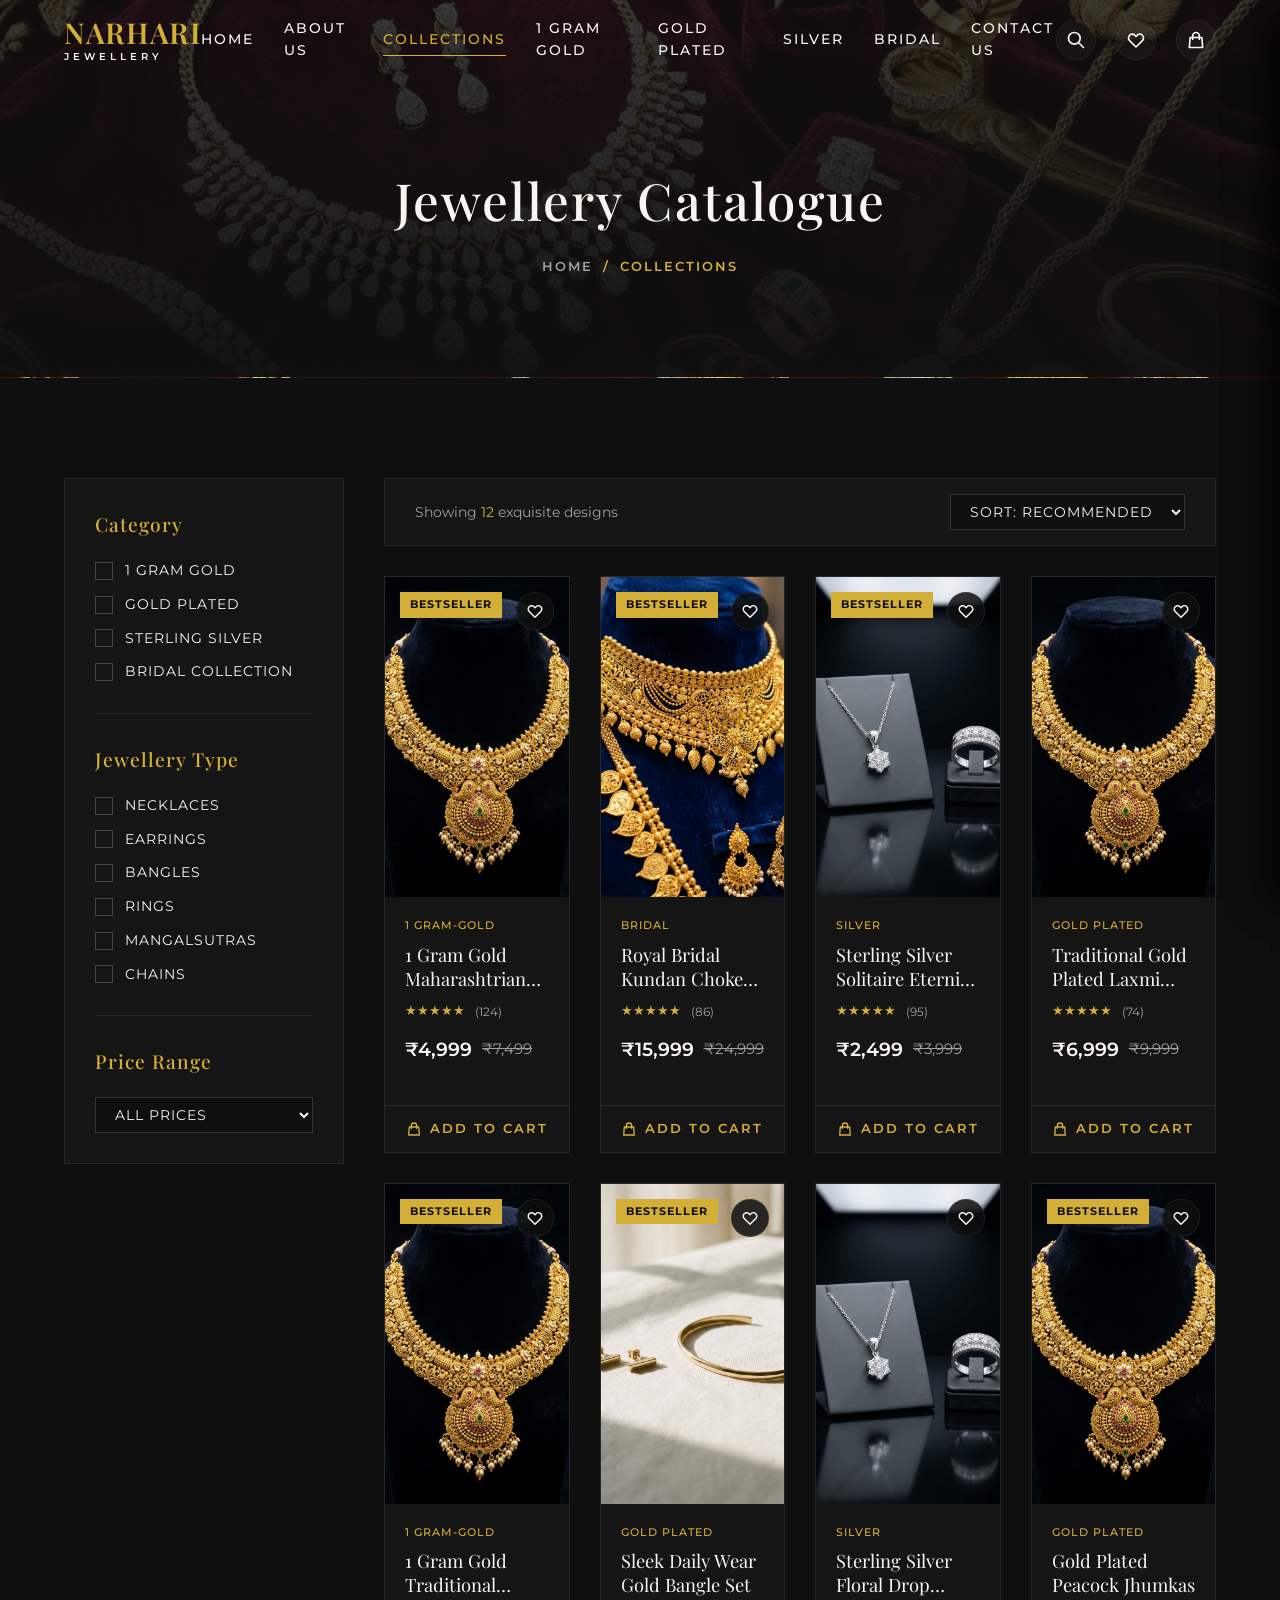
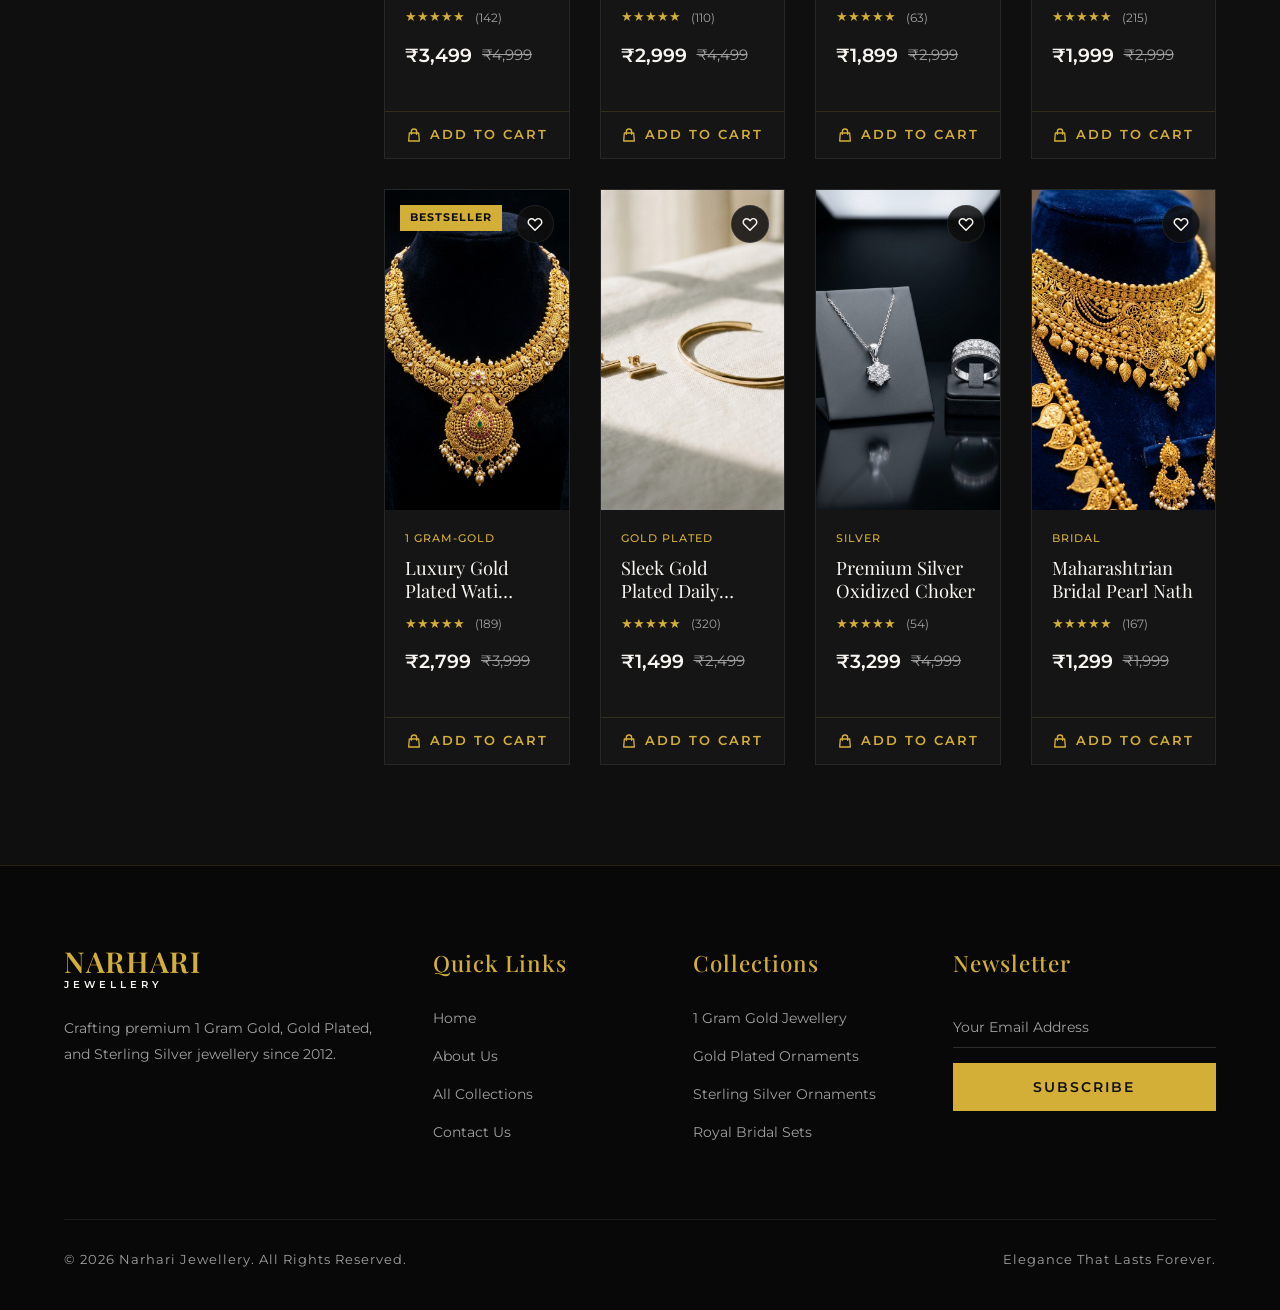
==== collections.html @ 3dafe3de "first commit" ====
<!DOCTYPE html>
<html lang="en">
<head>
  <meta charset="UTF-8">
  <meta name="viewport" content="width=device-width, initial-scale=1.0">
  <title>Our Collections | Narhari Jewellery</title>
  <meta name="description" content="Browse our luxury collections of 1 Gram Gold, Gold Plated, Sterling Silver and Traditional Indian Jewellery. Filter and sort to find your perfect fit.">
  <link rel="stylesheet" href="css/styles.css">
</head>
<body>

  <!-- Sticky Header -->
  <header>
    <div class="header-container">
      <a href="index.html" class="logo">
        NARHARI
        <span class="sublogo">Jewellery</span>
      </a>

      <!-- Main Navigation Menu -->
      <nav class="nav-menu">
        <a href="index.html">Home</a>
        <a href="about.html">About Us</a>
        <a href="collections.html" class="active">Collections</a>
        <a href="one-gram-gold.html">1 Gram Gold</a>
        <a href="gold-plated.html">Gold Plated</a>
        <a href="silver.html">Silver</a>
        <a href="bridal.html">Bridal</a>
        <a href="contact.html">Contact Us</a>
      </nav>

      <!-- Actions -->
      <div class="header-actions">
        <button class="header-icon-btn search-trigger" aria-label="Search Catalog">
          <svg style="width: 20px; height: 20px;" fill="none" viewBox="0 0 24 24" stroke="currentColor">
            <path stroke-linecap="round" stroke-linejoin="round" stroke-width="2" d="M21 21l-6-6m2-5a7 7 0 11-14 0 7 7 0 0114 0z" />
          </svg>
        </button>

        <button class="header-icon-btn wishlist-trigger" aria-label="Wishlist">
          <svg style="width: 20px; height: 20px;" fill="none" viewBox="0 0 24 24" stroke="currentColor">
            <path stroke-linecap="round" stroke-linejoin="round" stroke-width="2" d="M4.318 6.318a4.5 4.5 0 000 6.364L12 20.364l7.682-7.682a4.5 4.5 0 00-6.364-6.364L12 7.636l-1.318-1.318a4.5 4.5 0 00-6.364 0z" />
          </svg>
          <span class="badge wishlist-badge" style="display: none;">0</span>
        </button>

        <button class="header-icon-btn cart-trigger" aria-label="Cart">
          <svg style="width: 20px; height: 20px;" fill="none" viewBox="0 0 24 24" stroke="currentColor">
            <path stroke-linecap="round" stroke-linejoin="round" stroke-width="2" d="M16 11V7a4 4 0 00-8 0v4M5 9h14l1 12H4L5 9z" />
          </svg>
          <span class="badge cart-badge" style="display: none;">0</span>
        </button>

        <div class="menu-toggle" aria-label="Toggle Mobile Menu">
          <span></span>
          <span></span>
          <span></span>
        </div>
      </div>
    </div>
  </header>

  <!-- Page Hero Banner -->
  <section class="page-hero" style="background-image: url('assets/images/hero_banner.png');">
    <div class="page-hero-content">
      <h1>Jewellery Catalogue</h1>
      <div class="breadcrumb">
        <a href="index.html">Home</a>
        <span class="separator">/</span>
        <span class="current">Collections</span>
      </div>
    </div>
  </section>

  <!-- Main Shop / Catalog Layout -->
  <section class="section-padding">
    <div class="container">
      <div class="shop-layout">
        
        <!-- Sidebar Filters -->
        <aside class="filters-sidebar">
          
          <!-- Filter Group: Categories -->
          <div class="filter-group">
            <h4 class="filter-title">Category</h4>
            <div class="filter-options">
              <label class="checkbox-label">
                <input type="checkbox" value="1-gram-gold" class="js-filter-category">
                <span class="custom-checkbox"></span>
                1 Gram Gold
              </label>
              <label class="checkbox-label">
                <input type="checkbox" value="gold-plated" class="js-filter-category">
                <span class="custom-checkbox"></span>
                Gold Plated
              </label>
              <label class="checkbox-label">
                <input type="checkbox" value="silver" class="js-filter-category">
                <span class="custom-checkbox"></span>
                Sterling Silver
              </label>
              <label class="checkbox-label">
                <input type="checkbox" value="bridal" class="js-filter-category">
                <span class="custom-checkbox"></span>
                Bridal Collection
              </label>
            </div>
          </div>

          <!-- Filter Group: Product Types -->
          <div class="filter-group">
            <h4 class="filter-title">Jewellery Type</h4>
            <div class="filter-options">
              <label class="checkbox-label">
                <input type="checkbox" value="necklace" class="js-filter-type">
                <span class="custom-checkbox"></span>
                Necklaces
              </label>
              <label class="checkbox-label">
                <input type="checkbox" value="earrings" class="js-filter-type">
                <span class="custom-checkbox"></span>
                Earrings
              </label>
              <label class="checkbox-label">
                <input type="checkbox" value="bangles" class="js-filter-type">
                <span class="custom-checkbox"></span>
                Bangles
              </label>
              <label class="checkbox-label">
                <input type="checkbox" value="ring" class="js-filter-type">
                <span class="custom-checkbox"></span>
                Rings
              </label>
              <label class="checkbox-label">
                <input type="checkbox" value="mangalsutras" class="js-filter-type">
                <span class="custom-checkbox"></span>
                Mangalsutras
              </label>
              <label class="checkbox-label">
                <input type="checkbox" value="chains" class="js-filter-type">
                <span class="custom-checkbox"></span>
                Chains
              </label>
            </div>
          </div>

          <!-- Filter Group: Price Select dropdown -->
          <div class="filter-group">
            <h4 class="filter-title">Price Range</h4>
            <div class="sort-select-wrapper" style="width: 100%;">
              <select id="filter-price-select" style="width: 100%;">
                <option value="all">All Prices</option>
                <option value="0-2000">Under ₹2,000</option>
                <option value="2000-5000">₹2,000 - ₹5,000</option>
                <option value="5000-10000">₹5,000 - ₹10,000</option>
                <option value="10000-99999">Above ₹10,000</option>
              </select>
            </div>
          </div>

        </aside>

        <!-- Main Product Section -->
        <div>
          <!-- Catalog Header / Sorting -->
          <div class="catalog-head">
            <p>Showing <span id="results-count-num" class="text-gold">0</span> exquisite designs</p>
            <div class="sort-select-wrapper">
              <select id="sort-select">
                <option value="default">Sort: Recommended</option>
                <option value="price-low">Price: Low to High</option>
                <option value="price-high">Price: High to Low</option>
                <option value="rating">Top Rated</option>
              </select>
            </div>
          </div>

          <!-- Dynamic Products Catalog Grid -->
          <div class="products-grid js-products-catalog">
            <!-- Dynamic items loaded by main.js -->
          </div>
        </div>

      </div>
    </div>
  </section>

  <!-- Footer -->
  <footer>
    <div class="container">
      <div class="footer-grid">
        <div class="footer-col">
          <a href="index.html" class="logo" style="margin-bottom: 25px;">
            NARHARI
            <span class="sublogo">Jewellery</span>
          </a>
          <p>Crafting premium 1 Gram Gold, Gold Plated, and Sterling Silver jewellery since 2012.</p>
        </div>
        <div class="footer-col">
          <h3>Quick Links</h3>
          <ul class="footer-links">
            <li><a href="index.html">Home</a></li>
            <li><a href="about.html">About Us</a></li>
            <li><a href="collections.html">All Collections</a></li>
            <li><a href="contact.html">Contact Us</a></li>
          </ul>
        </div>
        <div class="footer-col">
          <h3>Collections</h3>
          <ul class="footer-links">
            <li><a href="one-gram-gold.html">1 Gram Gold Jewellery</a></li>
            <li><a href="gold-plated.html">Gold Plated Ornaments</a></li>
            <li><a href="silver.html">Sterling Silver Ornaments</a></li>
            <li><a href="bridal.html">Royal Bridal Sets</a></li>
          </ul>
        </div>
        <div class="footer-col">
          <h3>Newsletter</h3>
          <form class="newsletter-form">
            <div class="newsletter-input-wrapper">
              <input type="email" placeholder="Your Email Address" required>
            </div>
            <button type="submit" class="btn-gold">Subscribe</button>
          </form>
        </div>
      </div>
      <div class="footer-bottom">
        <p>&copy; 2026 Narhari Jewellery. All Rights Reserved.</p>
        <p>Elegance That Lasts Forever.</p>
      </div>
    </div>
  </footer>

  <!-- Drawer Overlay & Drawers -->
  <div class="drawer-overlay"></div>
  
  <div class="drawer" id="cart-drawer">
    <div class="drawer-header">
      <h3>Shopping Cart</h3>
      <span class="drawer-close-btn">&times;</span>
    </div>
    <div class="drawer-content" id="cart-items-list">
      <p class="empty-drawer-msg">Your shopping cart is empty.</p>
    </div>
    <div class="drawer-footer">
      <div class="drawer-summary-row">
        <span class="label">Subtotal:</span>
        <span class="val" id="cart-total-value">₹0</span>
      </div>
      <div class="drawer-actions-btns">
        <button class="btn-gold" onclick="checkout()">Proceed to Checkout (WhatsApp)</button>
      </div>
    </div>
  </div>

  <div class="drawer" id="wishlist-drawer">
    <div class="drawer-header">
      <h3>My Wishlist</h3>
      <span class="drawer-close-btn">&times;</span>
    </div>
    <div class="drawer-content" id="wishlist-items-list">
      <p class="empty-drawer-msg">Your wishlist is empty.</p>
    </div>
  </div>

  <!-- Search Overlay -->
  <div class="search-overlay" id="search-overlay">
    <div class="search-container">
      <span class="search-close-btn" id="search-close">&times;</span>
      <div class="search-input-wrapper">
        <input type="text" id="search-input" placeholder="Search premium necklaces, rings, earrings..." autocomplete="off">
        <svg style="width: 28px; height: 28px;" fill="none" viewBox="0 0 24 24" stroke="currentColor">
          <path stroke-linecap="round" stroke-linejoin="round" stroke-width="2" d="M21 21l-6-6m2-5a7 7 0 11-14 0 7 7 0 0114 0z" />
        </svg>
      </div>
      <div class="search-results" id="search-results">
        <div class="search-results-list" id="search-results-list"></div>
      </div>
    </div>
  </div>

  <!-- Data and JS -->
  <script src="js/data.js"></script>
  <script src="js/main.js"></script>
</body>
</html>
---- css/styles.css ----
/* Google Fonts: Playfair Display (Serif) & Montserrat (Sans-serif) */
@import url('https://fonts.googleapis.com/css2?family=Montserrat:ital,wght@0,300;0,400;0,500;0,600;0,700;1,400&family=Playfair+Display:ital,wght@0,400;0,500;0,600;0,700;1,400&display=swap');

:root {
  /* Color Palette */
  --gold: #D4AF37;
  --gold-light: #F3CD5F;
  --gold-dark: #AA820A;
  --dark: #0F0F0F;
  --dark-accent: #151515;
  --dark-card: #1C1C1C;
  --ivory: #F8F5F0;
  --maroon: #6E1E2A;
  --maroon-dark: #50121C;
  --maroon-light: #8E2E3A;
  --white: #FFFFFF;
  
  /* Text Colors */
  --text-dark: #0F0F0F;
  --text-light: #F8F5F0;
  --text-muted: #A0A0A0;
  --text-gold: #D4AF37;

  /* Fonts */
  --font-serif: 'Playfair Display', Georgia, serif;
  --font-sans: 'Montserrat', sans-serif;

  /* Transitions & Shadows */
  --transition-smooth: all 0.4s cubic-bezier(0.25, 0.8, 0.25, 1);
  --transition-fast: all 0.2s ease-in-out;
  --shadow-gold: 0 4px 20px rgba(212, 175, 55, 0.18);
  --shadow-gold-heavy: 0 10px 30px rgba(212, 175, 55, 0.3);
  --shadow-dark: 0 15px 35px rgba(0, 0, 0, 0.5);
  --shadow-nav: 0 5px 25px rgba(0, 0, 0, 0.35);
  
  /* Layout Borders */
  --border-gold: 1px solid rgba(212, 175, 55, 0.3);
  --border-gold-light: 1px solid rgba(212, 175, 55, 0.15);
  --border-dark: 1px solid rgba(255, 255, 255, 0.08);

  /* Heights */
  --header-height: 80px;
}

/* --- Base & Reset Styles --- */
* {
  margin: 0;
  padding: 0;
  box-sizing: border-box;
}

html {
  scroll-behavior: smooth;
  overflow-x: hidden;
}

body {
  font-family: var(--font-sans);
  background-color: var(--dark);
  color: var(--text-light);
  line-height: 1.6;
  overflow-x: hidden;
}

/* Custom Gold Scrollbar */
::-webkit-scrollbar {
  width: 8px;
}
::-webkit-scrollbar-track {
  background: var(--dark);
}
::-webkit-scrollbar-thumb {
  background: var(--gold-dark);
  border-radius: 4px;
}
::-webkit-scrollbar-thumb:hover {
  background: var(--gold);
}

a {
  color: inherit;
  text-decoration: none;
  transition: var(--transition-fast);
}

button, input, textarea, select {
  font-family: inherit;
  background: none;
  border: none;
  outline: none;
}

img {
  max-width: 100%;
  height: auto;
  display: block;
}

/* --- Utility Classes --- */
.container {
  width: 90%;
  max-width: 1400px;
  margin: 0 auto;
}

.text-gold {
  color: var(--gold);
}

.font-serif {
  font-family: var(--font-serif);
}

.section-padding {
  padding: 100px 0;
}

@media (max-width: 768px) {
  .section-padding {
    padding: 60px 0;
  }
}

.section-header {
  text-align: center;
  margin-bottom: 60px;
}

.section-header h2 {
  font-family: var(--font-serif);
  font-size: 2.5rem;
  font-weight: 500;
  letter-spacing: 2px;
  position: relative;
  display: inline-block;
  padding-bottom: 20px;
  margin-bottom: 15px;
}

.section-header h2::after {
  content: '';
  position: absolute;
  bottom: 0;
  left: 50%;
  transform: translateX(-50%);
  width: 80px;
  height: 2px;
  background: linear-gradient(90deg, transparent, var(--gold), transparent);
}

.section-header p {
  font-size: 1rem;
  color: var(--text-muted);
  letter-spacing: 1px;
  text-transform: uppercase;
}

/* Luxury Gold Button Styling */
.btn-gold {
  background-color: var(--gold);
  color: var(--dark);
  padding: 14px 28px;
  font-size: 0.9rem;
  font-weight: 600;
  letter-spacing: 2px;
  text-transform: uppercase;
  border: 1px solid var(--gold);
  cursor: pointer;
  display: inline-flex;
  align-items: center;
  justify-content: center;
  transition: var(--transition-smooth);
  position: relative;
  overflow: hidden;
  z-index: 1;
}

.btn-gold::before {
  content: '';
  position: absolute;
  top: 0;
  left: 0;
  width: 0;
  height: 100%;
  background-color: transparent;
  border: 1px solid var(--gold);
  transition: var(--transition-smooth);
  z-index: -1;
}

.btn-gold:hover {
  background-color: transparent;
  color: var(--gold);
  box-shadow: var(--shadow-gold);
}

.btn-outline {
  border: 1px solid var(--gold);
  color: var(--gold);
  padding: 14px 28px;
  font-size: 0.9rem;
  font-weight: 600;
  letter-spacing: 2px;
  text-transform: uppercase;
  cursor: pointer;
  display: inline-flex;
  align-items: center;
  justify-content: center;
  transition: var(--transition-smooth);
  position: relative;
  z-index: 1;
}

.btn-outline:hover {
  background-color: var(--gold);
  color: var(--dark);
  box-shadow: var(--shadow-gold-heavy);
}

.btn-maroon {
  background-color: var(--maroon);
  color: var(--white);
  padding: 14px 28px;
  font-size: 0.9rem;
  font-weight: 600;
  letter-spacing: 2px;
  text-transform: uppercase;
  cursor: pointer;
  display: inline-flex;
  align-items: center;
  justify-content: center;
  border: 1px solid var(--maroon);
  transition: var(--transition-smooth);
}

.btn-maroon:hover {
  background-color: var(--maroon-light);
  box-shadow: 0 4px 15px rgba(110, 30, 42, 0.4);
}

/* Glassmorphism helpers */
.glass-panel {
  background: rgba(15, 15, 15, 0.75);
  backdrop-filter: blur(15px);
  -webkit-backdrop-filter: blur(15px);
  border: var(--border-dark);
}

/* --- Navigation Header --- */
header {
  position: fixed;
  top: 0;
  left: 0;
  width: 100%;
  height: var(--header-height);
  display: flex;
  align-items: center;
  z-index: 1000;
  transition: var(--transition-smooth);
}

header.scrolled {
  height: 70px;
  background: rgba(15, 15, 15, 0.92);
  backdrop-filter: blur(12px);
  -webkit-backdrop-filter: blur(12px);
  box-shadow: var(--shadow-nav);
  border-bottom: var(--border-gold-light);
}

.header-container {
  display: flex;
  align-items: center;
  justify-content: space-between;
  width: 90%;
  max-width: 1400px;
  margin: 0 auto;
}

.logo {
  font-family: var(--font-serif);
  font-size: 1.8rem;
  font-weight: 600;
  letter-spacing: 1px;
  color: var(--gold);
  display: flex;
  flex-direction: column;
  line-height: 1.1;
}

.logo span.sublogo {
  font-family: var(--font-sans);
  font-size: 0.65rem;
  letter-spacing: 4px;
  text-transform: uppercase;
  color: var(--text-light);
  margin-top: 2px;
}

/* Nav Menu */
nav.nav-menu {
  display: flex;
  align-items: center;
  gap: 30px;
}

nav.nav-menu a {
  font-size: 0.85rem;
  font-weight: 500;
  text-transform: uppercase;
  letter-spacing: 2px;
  color: var(--text-light);
  position: relative;
  padding: 5px 0;
}

nav.nav-menu a::after {
  content: '';
  position: absolute;
  bottom: 0;
  left: 0;
  width: 0;
  height: 1px;
  background-color: var(--gold);
  transition: var(--transition-smooth);
}

nav.nav-menu a:hover, nav.nav-menu a.active {
  color: var(--gold);
}

nav.nav-menu a:hover::after, nav.nav-menu a.active::after {
  width: 100%;
}

/* Nav Icons Group */
.header-actions {
  display: flex;
  align-items: center;
  gap: 20px;
}

.header-icon-btn {
  color: var(--text-light);
  cursor: pointer;
  font-size: 1.2rem;
  position: relative;
  display: flex;
  align-items: center;
  justify-content: center;
  width: 40px;
  height: 40px;
  border-radius: 50%;
  transition: var(--transition-fast);
  background: rgba(255, 255, 255, 0.03);
  border: 1px solid rgba(255, 255, 255, 0.05);
}

.header-icon-btn:hover {
  color: var(--gold);
  background: rgba(212, 175, 55, 0.08);
  border-color: rgba(212, 175, 55, 0.3);
  transform: translateY(-2px);
}

.header-icon-btn .badge {
  position: absolute;
  top: -2px;
  right: -2px;
  background-color: var(--maroon);
  color: var(--white);
  font-size: 0.65rem;
  font-weight: 700;
  width: 18px;
  height: 18px;
  border-radius: 50%;
  display: flex;
  align-items: center;
  justify-content: center;
  border: 1.5px solid var(--dark);
}

/* Hamburger mobile button */
.menu-toggle {
  display: none;
  flex-direction: column;
  gap: 6px;
  cursor: pointer;
  z-index: 1001;
}

.menu-toggle span {
  display: block;
  width: 25px;
  height: 2px;
  background-color: var(--text-light);
  transition: var(--transition-smooth);
}

/* --- Hero Banner Section --- */
.hero-section {
  height: 100vh;
  position: relative;
  overflow: hidden;
  display: flex;
  align-items: center;
}

.hero-slider {
  position: absolute;
  top: 0;
  left: 0;
  width: 100%;
  height: 100%;
  z-index: 1;
}

.hero-slide {
  position: absolute;
  top: 0;
  left: 0;
  width: 100%;
  height: 100%;
  background-size: cover;
  background-position: center;
  opacity: 1;
  transition: var(--transition-smooth);
}

.hero-slide::before {
  content: '';
  position: absolute;
  top: 0;
  left: 0;
  width: 100%;
  height: 100%;
  background: linear-gradient(to right, rgba(15, 15, 15, 0.95) 20%, rgba(15, 15, 15, 0.65) 50%, rgba(15, 15, 15, 0.3) 100%),
              linear-gradient(to top, rgba(15, 15, 15, 0.95), transparent 30%);
}

.hero-content {
  position: relative;
  z-index: 2;
  width: 90%;
  max-width: 1400px;
  margin: 0 auto;
  padding-top: var(--header-height);
}

.hero-content-inner {
  max-width: 680px;
  animation: fadeInUp 1.2s cubic-bezier(0.25, 1, 0.5, 1) forwards;
}

.hero-tagline {
  font-size: 0.9rem;
  letter-spacing: 4px;
  text-transform: uppercase;
  color: var(--gold);
  font-weight: 600;
  margin-bottom: 20px;
  display: block;
  text-shadow: 0 2px 10px rgba(0, 0, 0, 0.5);
}

.hero-title {
  font-family: var(--font-serif);
  font-size: 4rem;
  font-weight: 500;
  line-height: 1.15;
  margin-bottom: 25px;
  letter-spacing: 1px;
  text-shadow: 0 4px 15px rgba(0, 0, 0, 0.6);
}

.hero-title span {
  display: block;
  font-size: 2.2rem;
  font-style: italic;
  font-family: var(--font-serif);
  color: var(--ivory);
  opacity: 0.9;
  margin-top: 5px;
}

.hero-desc {
  font-size: 1.05rem;
  color: var(--text-light);
  opacity: 0.85;
  margin-bottom: 40px;
  font-weight: 300;
  letter-spacing: 0.5px;
}

.hero-actions-btns {
  display: flex;
  gap: 20px;
}

@media (max-width: 768px) {
  .hero-title {
    font-size: 2.8rem;
  }
  .hero-title span {
    font-size: 1.6rem;
  }
  .hero-actions-btns {
    flex-direction: column;
    gap: 15px;
  }
}

/* --- Featured Categories Grid --- */
.categories-grid {
  display: grid;
  grid-template-columns: repeat(3, 1fr);
  gap: 30px;
}

.category-card {
  position: relative;
  height: 380px;
  overflow: hidden;
  border: var(--border-dark);
  transition: var(--transition-smooth);
  z-index: 1;
}

.category-card::before {
  content: '';
  position: absolute;
  top: 0;
  left: 0;
  width: 100%;
  height: 100%;
  background: linear-gradient(to top, rgba(15, 15, 15, 0.95) 10%, rgba(15, 15, 15, 0.3) 50%, transparent 100%);
  z-index: 2;
  transition: var(--transition-smooth);
}

.category-card img {
  width: 100%;
  height: 100%;
  object-fit: cover;
  transition: transform 1.2s cubic-bezier(0.25, 1, 0.5, 1);
}

.category-card-content {
  position: absolute;
  bottom: 0;
  left: 0;
  width: 100%;
  padding: 30px;
  z-index: 3;
  display: flex;
  flex-direction: column;
}

.category-card-content h3 {
  font-family: var(--font-serif);
  font-size: 1.6rem;
  font-weight: 400;
  margin-bottom: 5px;
  color: var(--text-light);
  transition: var(--transition-smooth);
}

.category-card-content p {
  font-size: 0.75rem;
  letter-spacing: 2px;
  text-transform: uppercase;
  color: var(--gold);
  font-weight: 500;
  opacity: 0;
  transform: translateY(10px);
  transition: var(--transition-smooth);
}

/* Hover effects */
.category-card:hover {
  border-color: rgba(212, 175, 55, 0.5);
  box-shadow: var(--shadow-gold);
}

.category-card:hover img {
  transform: scale(1.08);
}

.category-card:hover .category-card-content h3 {
  color: var(--gold);
}

.category-card:hover .category-card-content p {
  opacity: 1;
  transform: translateY(0);
}

@media (max-width: 992px) {
  .categories-grid {
    grid-template-columns: repeat(2, 1fr);
    gap: 20px;
  }
}
@media (max-width: 576px) {
  .categories-grid {
    grid-template-columns: 1fr;
  }
  .category-card {
    height: 300px;
  }
}

/* --- Best Selling Products --- */
.products-grid {
  display: grid;
  grid-template-columns: repeat(4, 1fr);
  gap: 30px;
}

.product-card {
  background-color: var(--dark-accent);
  border: var(--border-dark);
  transition: var(--transition-smooth);
  position: relative;
  display: flex;
  flex-direction: column;
}

.product-image-wrapper {
  position: relative;
  overflow: hidden;
  height: 320px;
  background-color: #0b0b0b;
}

.product-image-wrapper img {
  width: 100%;
  height: 100%;
  object-fit: cover;
  transition: transform 1s cubic-bezier(0.25, 1, 0.5, 1);
}

.product-card:hover .product-image-wrapper img {
  transform: scale(1.08);
}

/* Wishlist Ribbon Button */
.wishlist-btn {
  position: absolute;
  top: 15px;
  right: 15px;
  width: 38px;
  height: 38px;
  border-radius: 50%;
  background: rgba(15, 15, 15, 0.85);
  border: 1px solid rgba(255, 255, 255, 0.08);
  display: flex;
  align-items: center;
  justify-content: center;
  color: var(--text-light);
  cursor: pointer;
  transition: var(--transition-fast);
  z-index: 5;
}

.wishlist-btn:hover {
  background: var(--white);
  color: var(--maroon);
  transform: scale(1.05);
}

.wishlist-btn.active {
  background: var(--white);
  color: var(--maroon);
}

/* Badges */
.badge-gold {
  position: absolute;
  top: 15px;
  left: 15px;
  background-color: var(--gold);
  color: var(--dark);
  font-size: 0.7rem;
  font-weight: 700;
  text-transform: uppercase;
  padding: 4px 10px;
  letter-spacing: 1px;
  z-index: 5;
}

/* Product Info */
.product-info {
  padding: 20px;
  display: flex;
  flex-direction: column;
  flex-grow: 1;
}

.product-cat {
  font-size: 0.7rem;
  letter-spacing: 1px;
  text-transform: uppercase;
  color: var(--gold);
  margin-bottom: 8px;
  font-weight: 500;
}

.product-title {
  font-family: var(--font-serif);
  font-size: 1.15rem;
  font-weight: 400;
  margin-bottom: 10px;
  line-height: 1.3;
  color: var(--text-light);
  height: 48px;
  overflow: hidden;
  display: -webkit-box;
  -webkit-line-clamp: 2;
  -webkit-box-orient: vertical;
}

.product-rating {
  display: flex;
  align-items: center;
  gap: 5px;
  margin-bottom: 12px;
  font-size: 0.8rem;
  color: var(--gold);
}

.product-rating span.rating-count {
  color: var(--text-muted);
  font-size: 0.75rem;
  margin-left: 5px;
}

.product-price-row {
  display: flex;
  align-items: center;
  gap: 10px;
  margin-bottom: 20px;
  margin-top: auto;
}

.price {
  font-size: 1.2rem;
  font-weight: 600;
  color: var(--text-light);
}

.original-price {
  font-size: 0.95rem;
  text-decoration: line-through;
  color: var(--text-muted);
  font-weight: 400;
}

/* Add to Cart Actions overlay */
.product-card-actions {
  width: 100%;
}

.add-to-cart-btn {
  width: 100%;
  background-color: transparent;
  color: var(--gold);
  border-top: var(--border-gold-light);
  padding: 15px;
  font-size: 0.8rem;
  font-weight: 600;
  text-transform: uppercase;
  letter-spacing: 2px;
  cursor: pointer;
  transition: var(--transition-smooth);
  display: flex;
  align-items: center;
  justify-content: center;
  gap: 8px;
}

.product-card:hover {
  border-color: rgba(212, 175, 55, 0.4);
  box-shadow: 0 10px 30px rgba(0, 0, 0, 0.4);
}

.product-card:hover .add-to-cart-btn {
  background-color: var(--gold);
  color: var(--dark);
}

@media (max-width: 1200px) {
  .products-grid {
    grid-template-columns: repeat(3, 1fr);
    gap: 20px;
  }
}
@media (max-width: 900px) {
  .products-grid {
    grid-template-columns: repeat(2, 1fr);
  }
}
@media (max-width: 576px) {
  .products-grid {
    grid-template-columns: 1fr;
  }
  .product-image-wrapper {
    height: 280px;
  }
}

/* --- Why Choose Us Section --- */
.why-choose-us {
  background-color: var(--dark-accent);
  border-top: var(--border-dark);
  border-bottom: var(--border-dark);
}

.features-grid {
  display: grid;
  grid-template-columns: repeat(3, 1fr);
  gap: 40px;
}

@media (max-width: 992px) {
  .features-grid {
    grid-template-columns: repeat(2, 1fr);
  }
}
@media (max-width: 768px) {
  .features-grid {
    grid-template-columns: 1fr;
    gap: 30px;
  }
}

.feature-item {
  text-align: center;
  padding: 30px;
  background-color: var(--dark-card);
  border: var(--border-dark);
  transition: var(--transition-smooth);
}

.feature-item:hover {
  border-color: rgba(212, 175, 55, 0.3);
  transform: translateY(-5px);
  box-shadow: 0 10px 25px rgba(0, 0, 0, 0.3);
}

.feature-icon {
  width: 60px;
  height: 60px;
  margin: 0 auto 20px;
  display: flex;
  align-items: center;
  justify-content: center;
  border-radius: 50%;
  background: rgba(212, 175, 55, 0.05);
  border: 1px solid rgba(212, 175, 55, 0.2);
  color: var(--gold);
}

.feature-icon svg {
  width: 28px;
  height: 28px;
  stroke-width: 1.5;
}

.feature-item h3 {
  font-family: var(--font-serif);
  font-size: 1.3rem;
  font-weight: 500;
  margin-bottom: 12px;
  color: var(--text-light);
}

.feature-item p {
  font-size: 0.9rem;
  color: var(--text-muted);
  font-weight: 300;
}

/* --- Bridal Collection Showcase Section --- */
.bridal-showcase-section {
  position: relative;
  background-size: cover;
  background-position: center;
  background-attachment: fixed;
  padding: 140px 0;
  display: flex;
  align-items: center;
}

.bridal-showcase-section::before {
  content: '';
  position: absolute;
  top: 0;
  left: 0;
  width: 100%;
  height: 100%;
  background: linear-gradient(135deg, rgba(110, 30, 42, 0.9) 0%, rgba(15, 15, 15, 0.95) 100%);
  z-index: 1;
}

.bridal-container {
  position: relative;
  z-index: 2;
  display: grid;
  grid-template-columns: 1.2fr 1fr;
  align-items: center;
  gap: 60px;
}

.bridal-img-wrapper {
  border: var(--border-gold);
  padding: 15px;
  background: rgba(15, 15, 15, 0.5);
  box-shadow: var(--shadow-dark);
}

.bridal-img-wrapper img {
  width: 100%;
  object-fit: cover;
  border: var(--border-gold-light);
}

.bridal-details {
  color: var(--text-light);
}

.bridal-tag {
  font-size: 0.85rem;
  letter-spacing: 4px;
  text-transform: uppercase;
  color: var(--gold);
  margin-bottom: 15px;
  display: block;
}

.bridal-details h2 {
  font-family: var(--font-serif);
  font-size: 3.2rem;
  font-weight: 500;
  line-height: 1.2;
  margin-bottom: 25px;
}

.bridal-details p {
  font-size: 1.05rem;
  color: var(--ivory);
  opacity: 0.85;
  margin-bottom: 35px;
  font-weight: 300;
}

.bridal-points {
  margin-bottom: 40px;
  list-style: none;
}

.bridal-points li {
  display: flex;
  align-items: center;
  gap: 15px;
  margin-bottom: 15px;
  font-weight: 400;
}

.bridal-points li svg {
  color: var(--gold);
  flex-shrink: 0;
}

@media (max-width: 992px) {
  .bridal-container {
    grid-template-columns: 1fr;
    gap: 40px;
  }
  .bridal-details h2 {
    font-size: 2.5rem;
  }
}

/* --- Customer Reviews Section --- */
.reviews-grid {
  display: grid;
  grid-template-columns: repeat(3, 1fr);
  gap: 30px;
}

@media (max-width: 992px) {
  .reviews-grid {
    grid-template-columns: repeat(2, 1fr);
  }
}
@media (max-width: 768px) {
  .reviews-grid {
    grid-template-columns: 1fr;
  }
}

.review-card {
  background-color: var(--dark-accent);
  border: var(--border-dark);
  padding: 40px 30px;
  transition: var(--transition-smooth);
  display: flex;
  flex-direction: column;
}

.review-card:hover {
  border-color: rgba(212, 175, 55, 0.3);
  box-shadow: 0 10px 25px rgba(0, 0, 0, 0.3);
}

.stars {
  color: var(--gold);
  margin-bottom: 20px;
  font-size: 0.9rem;
  letter-spacing: 2px;
}

.review-text {
  font-size: 0.95rem;
  font-style: italic;
  color: var(--text-light);
  opacity: 0.85;
  margin-bottom: 25px;
  flex-grow: 1;
}

.reviewer-info {
  display: flex;
  align-items: center;
  gap: 15px;
}

.reviewer-avatar {
  width: 50px;
  height: 50px;
  border-radius: 50%;
  background: var(--maroon);
  color: var(--gold);
  font-weight: 700;
  display: flex;
  align-items: center;
  justify-content: center;
  font-family: var(--font-serif);
  border: var(--border-gold-light);
}

.reviewer-meta h4 {
  font-size: 1rem;
  font-weight: 600;
  color: var(--text-light);
}

.reviewer-meta p {
  font-size: 0.75rem;
  color: var(--text-muted);
  text-transform: uppercase;
  letter-spacing: 1px;
}

/* --- Instagram Grid --- */
.insta-grid {
  display: grid;
  grid-template-columns: repeat(6, 1fr);
  gap: 15px;
}

.insta-item {
  position: relative;
  overflow: hidden;
  height: 200px;
  border: var(--border-dark);
}

.insta-item img {
  width: 100%;
  height: 100%;
  object-fit: cover;
  transition: transform 0.8s ease-in-out;
}

.insta-overlay {
  position: absolute;
  top: 0;
  left: 0;
  width: 100%;
  height: 100%;
  background: rgba(110, 30, 42, 0.8);
  display: flex;
  align-items: center;
  justify-content: center;
  opacity: 0;
  transition: var(--transition-smooth);
  color: var(--white);
  font-size: 1.5rem;
}

.insta-item:hover img {
  transform: scale(1.08);
}

.insta-item:hover .insta-overlay {
  opacity: 1;
}

@media (max-width: 992px) {
  .insta-grid {
    grid-template-columns: repeat(3, 1fr);
  }
}
@media (max-width: 576px) {
  .insta-grid {
    grid-template-columns: repeat(2, 1fr);
  }
}

/* --- Contact & Location Section --- */
.contact-section-inner {
  display: grid;
  grid-template-columns: 1fr 1.2fr;
  gap: 60px;
  background-color: var(--dark-accent);
  border: var(--border-dark);
}

@media (max-width: 992px) {
  .contact-section-inner {
    grid-template-columns: 1fr;
    gap: 0;
  }
}

.contact-details-side {
  padding: 60px;
  display: flex;
  flex-direction: column;
  justify-content: center;
}

@media (max-width: 576px) {
  .contact-details-side {
    padding: 30px;
  }
}

.contact-details-side h3 {
  font-family: var(--font-serif);
  font-size: 2rem;
  margin-bottom: 25px;
  color: var(--text-light);
}

.contact-info-list {
  list-style: none;
  margin-bottom: 40px;
}

.contact-info-list li {
  display: flex;
  align-items: flex-start;
  gap: 20px;
  margin-bottom: 25px;
}

.contact-info-list li svg {
  color: var(--gold);
  flex-shrink: 0;
  margin-top: 4px;
}

.contact-info-list li h4 {
  font-size: 0.95rem;
  text-transform: uppercase;
  letter-spacing: 1px;
  color: var(--gold);
  margin-bottom: 5px;
}

.contact-info-list li p {
  font-size: 0.95rem;
  color: var(--text-light);
  opacity: 0.85;
}

.contact-map-side {
  position: relative;
  min-height: 450px;
  background-color: #0b0b0b;
}

.contact-map-side iframe {
  position: absolute;
  top: 0;
  left: 0;
  width: 100%;
  height: 100%;
  border: none;
  filter: grayscale(1) invert(0.92) contrast(1.1);
}

/* --- Floating WhatsApp Chat --- */
.whatsapp-widget {
  position: fixed;
  bottom: 30px;
  right: 30px;
  z-index: 999;
  font-family: var(--font-sans);
}

.whatsapp-btn-float {
  width: 60px;
  height: 60px;
  border-radius: 50%;
  background-color: #25D366;
  color: var(--white);
  display: flex;
  align-items: center;
  justify-content: center;
  box-shadow: 0 8px 25px rgba(37, 211, 102, 0.4);
  cursor: pointer;
  transition: var(--transition-smooth);
}

.whatsapp-btn-float:hover {
  transform: scale(1.08) rotate(15deg);
  box-shadow: 0 10px 30px rgba(37, 211, 102, 0.5);
}

.whatsapp-btn-float svg {
  width: 32px;
  height: 32px;
  fill: currentColor;
}

.whatsapp-chatbox {
  position: absolute;
  bottom: 80px;
  right: 0;
  width: 360px;
  background-color: #fff;
  border-radius: 12px;
  box-shadow: var(--shadow-dark);
  overflow: hidden;
  display: none;
  flex-direction: column;
  transform: translateY(20px);
  opacity: 0;
  transition: var(--transition-smooth);
}

.whatsapp-chatbox.active {
  display: flex;
  transform: translateY(0);
  opacity: 1;
}

.whatsapp-chat-header {
  background-color: #075E54;
  color: var(--white);
  padding: 20px;
  display: flex;
  align-items: center;
  gap: 15px;
}

.whatsapp-chat-header-avatar {
  width: 45px;
  height: 45px;
  border-radius: 50%;
  background-color: var(--gold);
  color: var(--dark);
  font-weight: 700;
  display: flex;
  align-items: center;
  justify-content: center;
  font-family: var(--font-serif);
  border: 1.5px solid var(--white);
}

.whatsapp-chat-header-info h4 {
  font-size: 0.95rem;
  font-weight: 600;
}

.whatsapp-chat-header-info p {
  font-size: 0.75rem;
  opacity: 0.8;
}

.whatsapp-chat-body {
  background-color: #E5DDD5;
  padding: 20px;
  max-height: 250px;
  overflow-y: auto;
  display: flex;
  flex-direction: column;
  gap: 15px;
}

.whatsapp-msg {
  background-color: var(--white);
  color: var(--text-dark);
  padding: 10px 14px;
  border-radius: 8px 8px 8px 0;
  font-size: 0.85rem;
  max-width: 85%;
  line-height: 1.4;
  align-self: flex-start;
  box-shadow: 0 1px 2px rgba(0, 0, 0, 0.15);
}

.whatsapp-msg span.msg-time {
  font-size: 0.65rem;
  color: var(--text-muted);
  float: right;
  margin-top: 5px;
  margin-left: 10px;
}

.whatsapp-chat-templates {
  display: flex;
  flex-direction: column;
  gap: 8px;
  padding: 15px;
  background-color: #F0F0F0;
  border-top: 1px solid #E0E0E0;
}

.whatsapp-template-btn {
  background-color: var(--white);
  color: #075E54;
  border: 1px solid #D0D0D0;
  border-radius: 20px;
  padding: 8px 16px;
  font-size: 0.8rem;
  font-weight: 500;
  cursor: pointer;
  text-align: left;
  transition: var(--transition-fast);
}

.whatsapp-template-btn:hover {
  background-color: #EAEAEA;
  border-color: #B0B0B0;
}

@media (max-width: 480px) {
  .whatsapp-chatbox {
    width: 300px;
    right: -10px;
  }
}

/* --- Slide Drawer Overlay (Cart / Wishlist) --- */
.drawer-overlay {
  position: fixed;
  top: 0;
  left: 0;
  width: 100%;
  height: 100%;
  background: rgba(0, 0, 0, 0.7);
  backdrop-filter: blur(5px);
  z-index: 2000;
  opacity: 0;
  visibility: hidden;
  transition: var(--transition-smooth);
}

.drawer-overlay.active {
  opacity: 1;
  visibility: visible;
}

.drawer {
  position: fixed;
  top: 0;
  right: 0;
  width: 450px;
  height: 100%;
  background-color: var(--dark-accent);
  z-index: 2001;
  box-shadow: -10px 0 35px rgba(0, 0, 0, 0.6);
  border-left: var(--border-gold-light);
  transform: translateX(100%);
  transition: var(--transition-smooth);
  display: flex;
  flex-direction: column;
}

.drawer.active {
  transform: translateX(0);
}

@media (max-width: 576px) {
  .drawer {
    width: 100%;
  }
}

.drawer-header {
  padding: 25px 30px;
  border-bottom: var(--border-dark);
  display: flex;
  align-items: center;
  justify-content: space-between;
}

.drawer-header h3 {
  font-family: var(--font-serif);
  font-size: 1.5rem;
  letter-spacing: 1px;
}

.drawer-close-btn {
  color: var(--text-light);
  cursor: pointer;
  font-size: 1.5rem;
  width: 35px;
  height: 35px;
  display: flex;
  align-items: center;
  justify-content: center;
  border-radius: 50%;
  background: rgba(255, 255, 255, 0.03);
  transition: var(--transition-fast);
}

.drawer-close-btn:hover {
  color: var(--gold);
  background: rgba(212, 175, 55, 0.1);
}

/* Drawer Content Lists */
.drawer-content {
  flex-grow: 1;
  overflow-y: auto;
  padding: 30px;
}

.drawer-list {
  display: flex;
  flex-direction: column;
  gap: 20px;
}

.drawer-item {
  display: flex;
  gap: 20px;
  padding-bottom: 20px;
  border-bottom: var(--border-dark);
  align-items: center;
}

.drawer-item-img {
  width: 80px;
  height: 80px;
  object-fit: cover;
  border: var(--border-dark);
}

.drawer-item-details {
  flex-grow: 1;
}

.drawer-item-details h4 {
  font-family: var(--font-serif);
  font-size: 1.05rem;
  font-weight: 500;
  margin-bottom: 5px;
  line-height: 1.3;
}

.drawer-item-details p.item-price {
  font-size: 0.95rem;
  color: var(--gold);
  font-weight: 600;
  margin-bottom: 10px;
}

.qty-controls {
  display: flex;
  align-items: center;
  border: 1px solid rgba(255, 255, 255, 0.1);
  width: fit-content;
  background-color: var(--dark);
}

.qty-btn {
  width: 30px;
  height: 30px;
  display: flex;
  align-items: center;
  justify-content: center;
  cursor: pointer;
  color: var(--text-light);
  font-weight: 600;
}

.qty-btn:hover {
  background-color: rgba(212, 175, 55, 0.1);
  color: var(--gold);
}

.qty-val {
  width: 35px;
  text-align: center;
  font-size: 0.85rem;
  font-weight: 600;
}

.drawer-item-remove {
  color: var(--text-muted);
  cursor: pointer;
  font-size: 1rem;
  transition: var(--transition-fast);
  padding: 5px;
}

.drawer-item-remove:hover {
  color: var(--maroon-light);
}

/* Drawer Footer */
.drawer-footer {
  padding: 30px;
  border-top: var(--border-dark);
  background-color: var(--dark);
}

.drawer-summary-row {
  display: flex;
  justify-content: space-between;
  margin-bottom: 20px;
  font-size: 1.1rem;
}

.drawer-summary-row span.label {
  font-weight: 500;
}

.drawer-summary-row span.val {
  font-weight: 700;
  color: var(--gold);
}

.drawer-actions-btns {
  display: flex;
  flex-direction: column;
  gap: 15px;
}

.drawer-actions-btns button {
  width: 100%;
}

.empty-drawer-msg {
  text-align: center;
  color: var(--text-muted);
  font-size: 0.95rem;
  margin-top: 40px;
}

/* --- Search Overlay --- */
.search-overlay {
  position: fixed;
  top: 0;
  left: 0;
  width: 100%;
  height: 100%;
  background: rgba(15, 15, 15, 0.98);
  z-index: 2500;
  display: none;
  align-items: center;
  justify-content: center;
  opacity: 0;
  transition: var(--transition-smooth);
}

.search-overlay.active {
  display: flex;
  opacity: 1;
}

.search-container {
  width: 90%;
  max-width: 800px;
  position: relative;
}

.search-close-btn {
  position: absolute;
  top: -80px;
  right: 0;
  color: var(--text-light);
  font-size: 2rem;
  cursor: pointer;
  width: 50px;
  height: 50px;
  display: flex;
  align-items: center;
  justify-content: center;
  border-radius: 50%;
  background: rgba(255, 255, 255, 0.03);
  transition: var(--transition-fast);
}

.search-close-btn:hover {
  color: var(--gold);
  background: rgba(212, 175, 55, 0.1);
}

.search-input-wrapper {
  position: relative;
  border-bottom: 2px solid rgba(212, 175, 55, 0.3);
  margin-bottom: 40px;
}

.search-input-wrapper input {
  width: 100%;
  font-family: var(--font-serif);
  font-size: 2.2rem;
  padding: 15px 0;
  color: var(--text-light);
}

.search-input-wrapper input::placeholder {
  color: rgba(255, 255, 255, 0.2);
}

.search-input-wrapper svg {
  position: absolute;
  right: 10px;
  top: 50%;
  transform: translateY(-50%);
  color: var(--gold);
  width: 32px;
  height: 32px;
}

.search-results {
  max-height: 400px;
  overflow-y: auto;
}

.search-results-list {
  display: flex;
  flex-direction: column;
  gap: 15px;
}

.search-result-item {
  display: flex;
  gap: 20px;
  align-items: center;
  padding: 10px;
  background-color: var(--dark-accent);
  border: var(--border-dark);
  transition: var(--transition-fast);
  cursor: pointer;
}

.search-result-item:hover {
  border-color: rgba(212, 175, 55, 0.3);
  background-color: var(--dark-card);
}

.search-result-item-img {
  width: 60px;
  height: 60px;
  object-fit: cover;
}

.search-result-item-details h4 {
  font-family: var(--font-serif);
  font-size: 1.1rem;
  font-weight: 500;
}

.search-result-item-details p {
  font-size: 0.85rem;
  color: var(--gold);
  font-weight: 600;
  margin-top: 3px;
}

/* --- Toast Notification System --- */
.toast-container {
  position: fixed;
  bottom: 30px;
  left: 30px;
  z-index: 3000;
  display: flex;
  flex-direction: column;
  gap: 10px;
}

.toast {
  background-color: var(--dark-card);
  color: var(--text-light);
  border-left: 4px solid var(--gold);
  border-top: var(--border-dark);
  border-right: var(--border-dark);
  border-bottom: var(--border-dark);
  padding: 15px 25px;
  font-size: 0.85rem;
  font-weight: 500;
  letter-spacing: 1px;
  display: flex;
  align-items: center;
  gap: 15px;
  box-shadow: var(--shadow-dark);
  transform: translateX(-120%);
  animation: slideInLeft 0.5s cubic-bezier(0.25, 1, 0.5, 1) forwards;
}

.toast.toast-remove {
  border-left-color: var(--maroon);
}

.toast svg {
  color: var(--gold);
  width: 18px;
  height: 18px;
  flex-shrink: 0;
}

.toast.toast-remove svg {
  color: var(--maroon);
}

/* --- Footer --- */
footer {
  background-color: #080808;
  border-top: var(--border-gold-light);
  padding: 80px 0 40px;
  font-size: 0.9rem;
}

.footer-grid {
  display: grid;
  grid-template-columns: 1.5fr 1fr 1fr 1.2fr;
  gap: 40px;
  margin-bottom: 60px;
}

@media (max-width: 992px) {
  .footer-grid {
    grid-template-columns: repeat(2, 1fr);
  }
}
@media (max-width: 576px) {
  .footer-grid {
    grid-template-columns: 1fr;
    gap: 30px;
  }
}

.footer-col h3 {
  font-family: var(--font-serif);
  font-size: 1.4rem;
  font-weight: 500;
  margin-bottom: 25px;
  letter-spacing: 1px;
  color: var(--gold);
}

.footer-col p {
  color: var(--text-muted);
  line-height: 1.8;
  margin-bottom: 25px;
}

.footer-social-links {
  display: flex;
  gap: 15px;
}

.footer-social-btn {
  width: 40px;
  height: 40px;
  border-radius: 50%;
  background-color: var(--dark-accent);
  border: var(--border-dark);
  color: var(--text-light);
  display: flex;
  align-items: center;
  justify-content: center;
  transition: var(--transition-fast);
}

.footer-social-btn:hover {
  color: var(--gold);
  border-color: rgba(212, 175, 55, 0.4);
  background-color: rgba(212, 175, 55, 0.05);
  transform: translateY(-2px);
}

.footer-links {
  list-style: none;
}

.footer-links li {
  margin-bottom: 15px;
}

.footer-links li a {
  color: var(--text-muted);
}

.footer-links li a:hover {
  color: var(--gold);
  padding-left: 5px;
}

.newsletter-form {
  display: flex;
  flex-direction: column;
  gap: 15px;
}

.newsletter-input-wrapper {
  position: relative;
  border-bottom: 1px solid rgba(255, 255, 255, 0.15);
}

.newsletter-input-wrapper input {
  width: 100%;
  padding: 12px 0;
  color: var(--text-light);
  font-size: 0.85rem;
}

.newsletter-input-wrapper input::placeholder {
  color: var(--text-muted);
}

.footer-bottom {
  border-top: var(--border-dark);
  padding-top: 30px;
  display: flex;
  justify-content: space-between;
  align-items: center;
  color: var(--text-muted);
  font-size: 0.8rem;
  letter-spacing: 1px;
}

@media (max-width: 768px) {
  .footer-bottom {
    flex-direction: column;
    gap: 15px;
    text-align: center;
  }
}

/* --- Secondary Pages Styles --- */

/* Page Hero Banner */
.page-hero {
  position: relative;
  background-size: cover;
  background-position: center;
  padding: 160px 0 100px;
  text-align: center;
  border-bottom: var(--border-gold-light);
}

.page-hero::before {
  content: '';
  position: absolute;
  top: 0;
  left: 0;
  width: 100%;
  height: 100%;
  background: linear-gradient(to top, rgba(15, 15, 15, 0.98), rgba(15, 15, 15, 0.8));
  z-index: 1;
}

.page-hero-content {
  position: relative;
  z-index: 2;
}

.page-hero-content h1 {
  font-family: var(--font-serif);
  font-size: 3.2rem;
  font-weight: 500;
  letter-spacing: 2px;
  margin-bottom: 15px;
}

.breadcrumb {
  display: flex;
  justify-content: center;
  gap: 10px;
  font-size: 0.8rem;
  font-weight: 600;
  text-transform: uppercase;
  letter-spacing: 2px;
}

.breadcrumb span.separator {
  color: var(--gold);
}

.breadcrumb a {
  color: var(--text-muted);
}

.breadcrumb a:hover {
  color: var(--gold);
}

.breadcrumb span.current {
  color: var(--gold);
}

/* About Story Section */
.about-story-inner {
  display: grid;
  grid-template-columns: 1fr 1fr;
  gap: 60px;
  align-items: center;
}

.about-text h2 {
  font-family: var(--font-serif);
  font-size: 2.2rem;
  font-weight: 500;
  margin-bottom: 25px;
  color: var(--gold);
}

.about-text p {
  font-size: 1.05rem;
  font-weight: 300;
  margin-bottom: 20px;
  opacity: 0.85;
}

.about-img-box {
  border: var(--border-gold);
  padding: 15px;
}

.about-img-box img {
  border: var(--border-gold-light);
}

@media (max-width: 992px) {
  .about-story-inner {
    grid-template-columns: 1fr;
    gap: 40px;
  }
}

/* Collections Shop Layout */
.shop-layout {
  display: grid;
  grid-template-columns: 280px 1fr;
  gap: 40px;
}

@media (max-width: 992px) {
  .shop-layout {
    grid-template-columns: 1fr;
  }
}

/* Sidebar Filters */
.filters-sidebar {
  background-color: var(--dark-accent);
  border: var(--border-dark);
  padding: 30px;
  height: fit-content;
}

.filter-group {
  margin-bottom: 30px;
  padding-bottom: 30px;
  border-bottom: var(--border-dark);
}

.filter-group:last-child {
  margin-bottom: 0;
  padding-bottom: 0;
  border-bottom: none;
}

.filter-title {
  font-family: var(--font-serif);
  font-size: 1.2rem;
  font-weight: 500;
  margin-bottom: 20px;
  color: var(--gold);
  letter-spacing: 1px;
}

.filter-options {
  display: flex;
  flex-direction: column;
  gap: 12px;
}

/* Styled Checkbox */
.checkbox-label {
  display: flex;
  align-items: center;
  gap: 12px;
  font-size: 0.85rem;
  text-transform: uppercase;
  letter-spacing: 1px;
  cursor: pointer;
  transition: var(--transition-fast);
}

.checkbox-label input {
  display: none;
}

.custom-checkbox {
  width: 18px;
  height: 18px;
  border: 1px solid rgba(255, 255, 255, 0.2);
  display: inline-block;
  position: relative;
  transition: var(--transition-fast);
}

.checkbox-label:hover .custom-checkbox {
  border-color: var(--gold);
}

.checkbox-label input:checked + .custom-checkbox {
  background-color: var(--gold);
  border-color: var(--gold);
}

.checkbox-label input:checked + .custom-checkbox::after {
  content: '';
  position: absolute;
  top: 4px;
  left: 7px;
  width: 3px;
  height: 7px;
  border: solid var(--dark);
  border-width: 0 2px 2px 0;
  transform: rotate(45deg);
}

/* Sorting / Catalog Head */
.catalog-head {
  display: flex;
  justify-content: space-between;
  align-items: center;
  margin-bottom: 30px;
  background-color: var(--dark-accent);
  border: var(--border-dark);
  padding: 15px 30px;
}

.catalog-head p {
  font-size: 0.9rem;
  color: var(--text-muted);
}

.sort-select-wrapper select {
  background-color: var(--dark);
  color: var(--text-light);
  border: 1px solid rgba(255, 255, 255, 0.15);
  padding: 8px 15px;
  font-size: 0.85rem;
  text-transform: uppercase;
  letter-spacing: 1px;
  cursor: pointer;
  transition: var(--transition-fast);
}

.sort-select-wrapper select:hover {
  border-color: var(--gold);
}

/* Contact Page Grid */
.contact-grid {
  display: grid;
  grid-template-columns: 1.2fr 1fr;
  gap: 60px;
  margin-bottom: 80px;
}

@media (max-width: 992px) {
  .contact-grid {
    grid-template-columns: 1fr;
    gap: 40px;
  }
}

.contact-form-card {
  background-color: var(--dark-accent);
  border: var(--border-dark);
  padding: 50px;
}

@media (max-width: 576px) {
  .contact-form-card {
    padding: 30px;
  }
}

.contact-form-card h2 {
  font-family: var(--font-serif);
  font-size: 2rem;
  margin-bottom: 10px;
  color: var(--gold);
}

.contact-form-card p {
  color: var(--text-muted);
  font-size: 0.95rem;
  margin-bottom: 35px;
}

.form-group {
  margin-bottom: 25px;
}

.form-group label {
  display: block;
  font-size: 0.75rem;
  text-transform: uppercase;
  letter-spacing: 2px;
  font-weight: 600;
  color: var(--text-muted);
  margin-bottom: 10px;
}

.form-input {
  width: 100%;
  background-color: var(--dark);
  border: 1px solid rgba(255, 255, 255, 0.1);
  padding: 14px 20px;
  color: var(--text-light);
  font-size: 0.95rem;
  transition: var(--transition-fast);
}

.form-input:focus {
  border-color: var(--gold);
  box-shadow: 0 0 10px rgba(212, 175, 55, 0.1);
}

textarea.form-input {
  resize: vertical;
  min-height: 140px;
}

/* --- ANIMATIONS KEYFRAMES --- */
@keyframes fadeInUp {
  from {
    opacity: 0;
    transform: translateY(30px);
  }
  to {
    opacity: 1;
    transform: translateY(0);
  }
}

@keyframes slideInLeft {
  from {
    transform: translateX(-120%);
  }
  to {
    transform: translateX(0);
  }
}

@keyframes slideInRight {
  from {
    transform: translateX(120%);
  }
  to {
    transform: translateX(0);
  }
}

/* Dynamic Mobile Navigation Drawer (Optional class) */
.mobile-nav-active body {
  overflow: hidden;
}
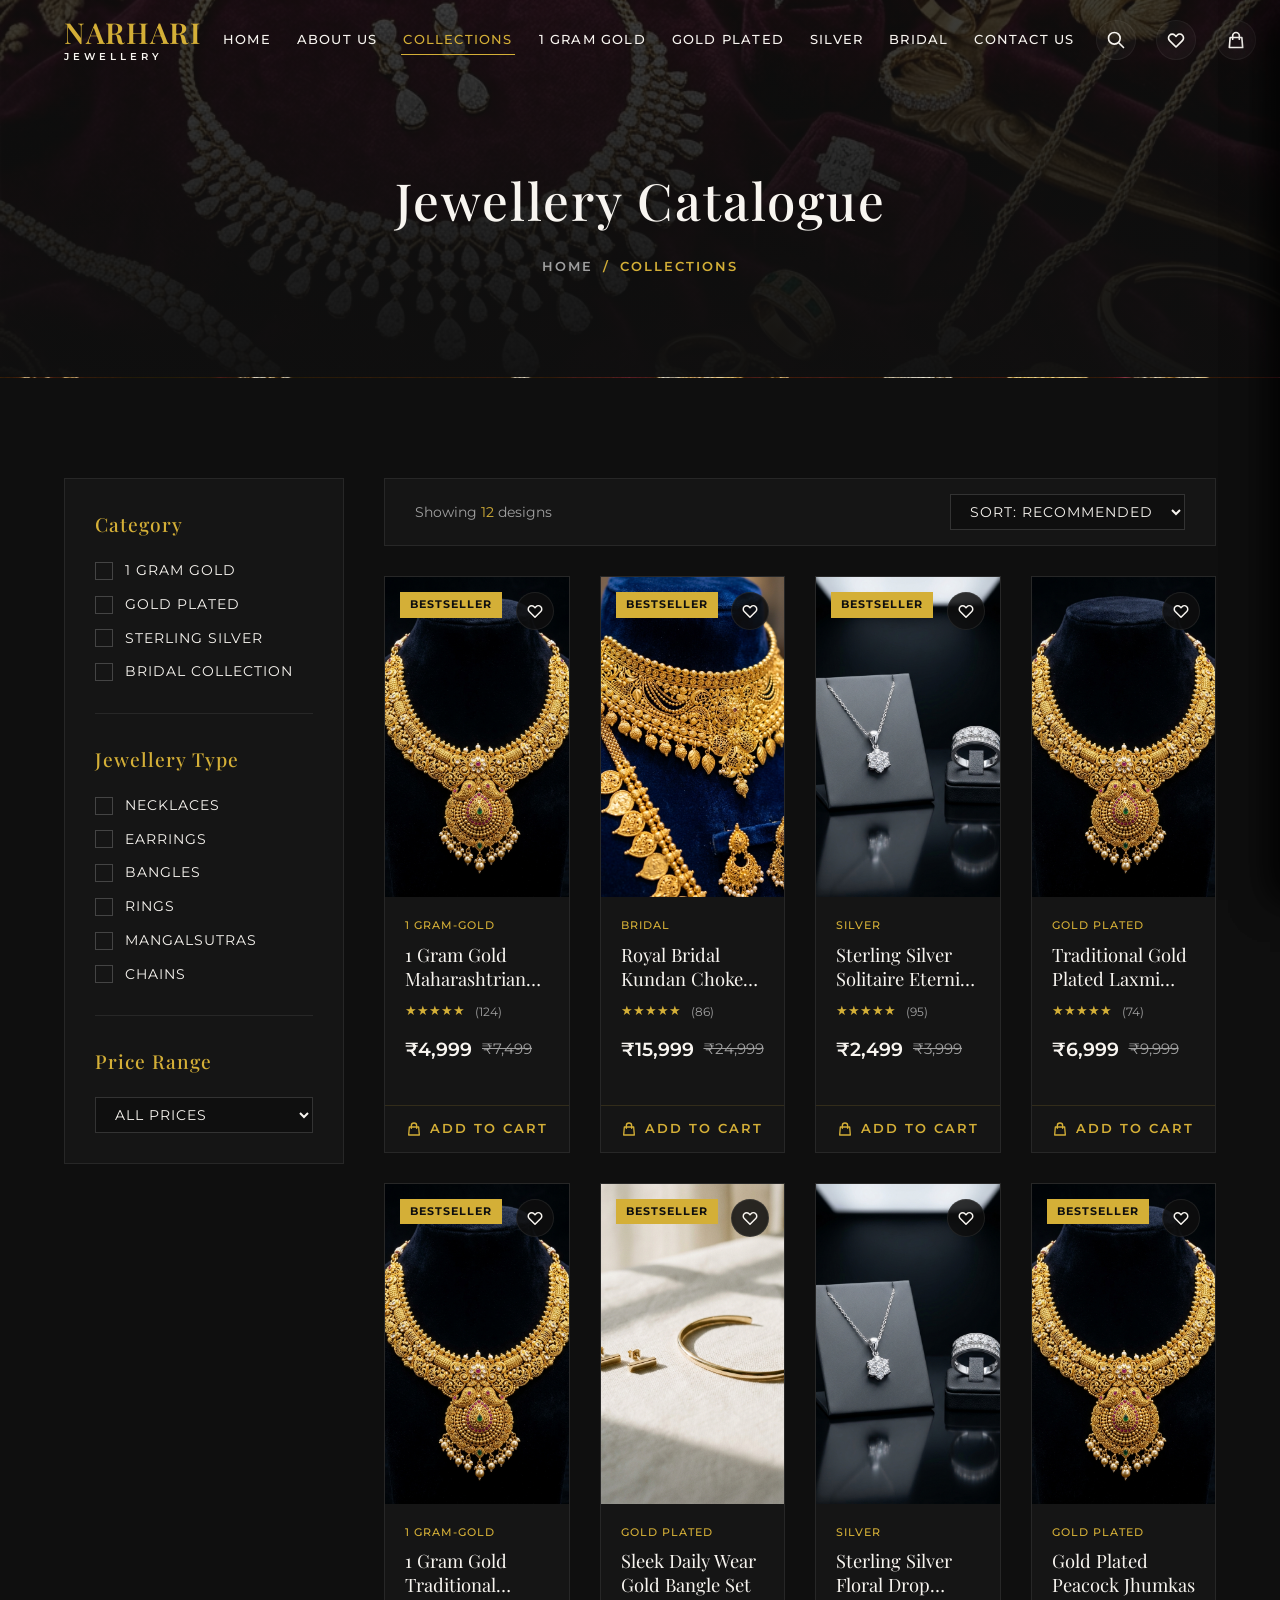
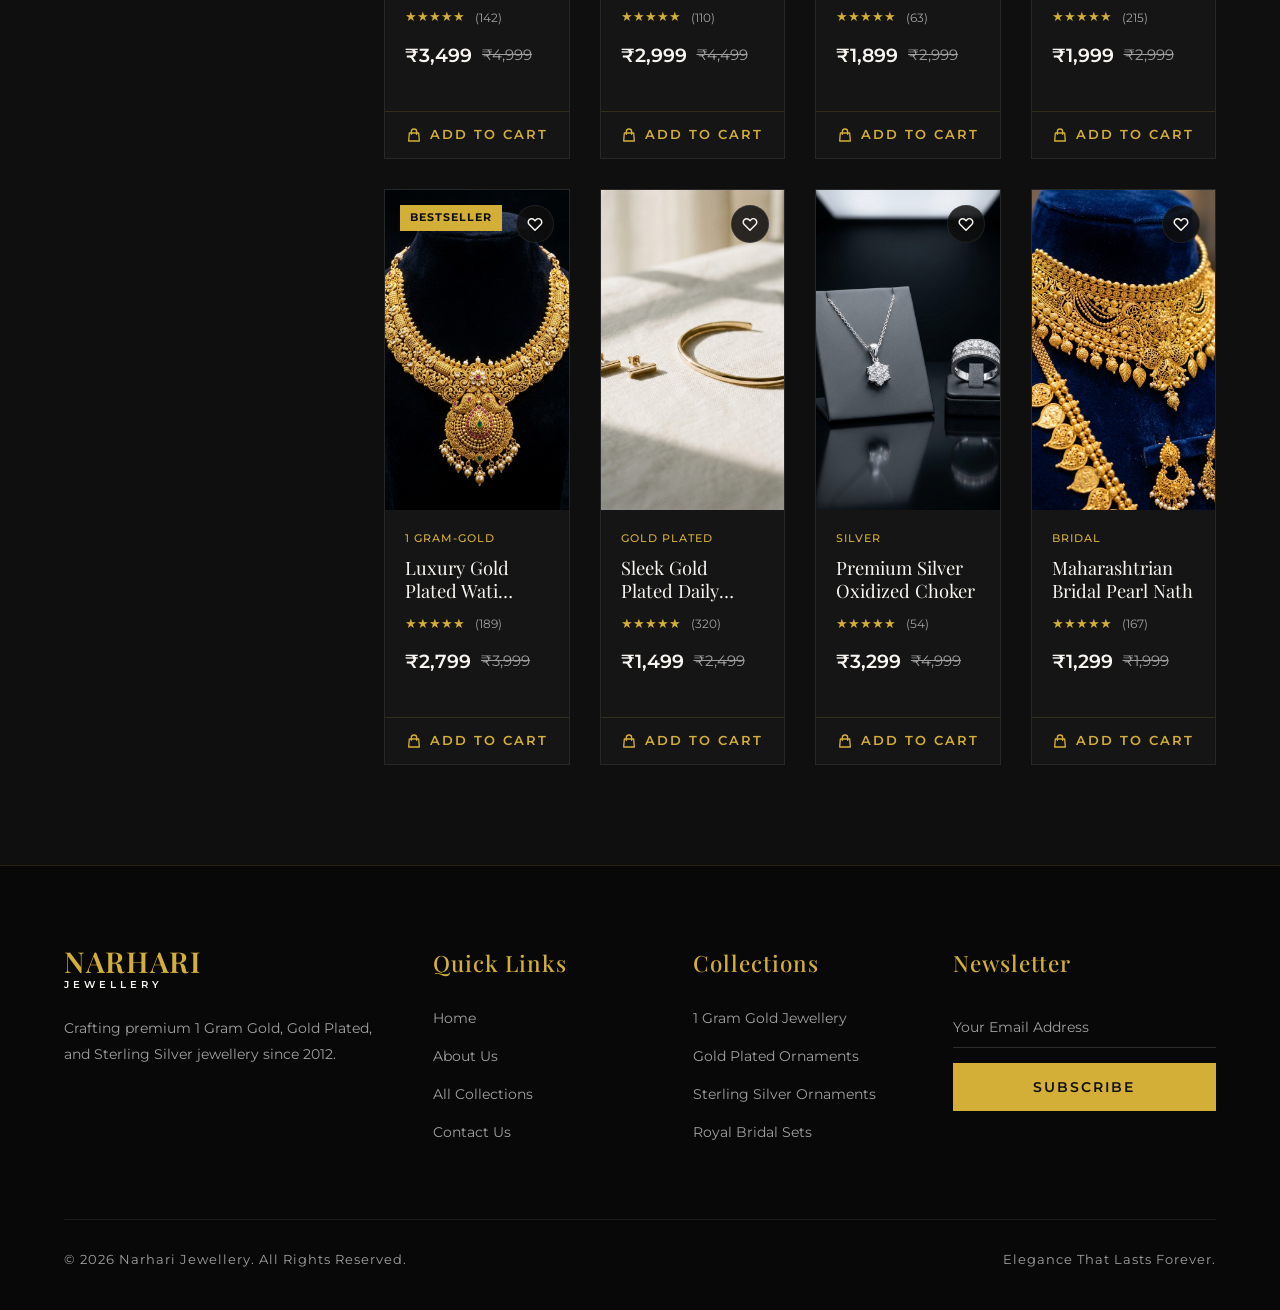
==== commit 920d93c6: "feat: responsive layout, business details, nav alignment - Added mobile navigation drawer with hambu" ====
--- a/collections.html
+++ b/collections.html
@@ -79,6 +79,10 @@
         
         <!-- Sidebar Filters -->
         <aside class="filters-sidebar">
+          <div class="filters-sidebar-header">
+            <h4>Filter Designs</h4>
+            <span class="filters-close-btn" id="filters-close">&times;</span>
+          </div>
           
           <!-- Filter Group: Categories -->
           <div class="filter-group">
@@ -164,14 +168,22 @@
         <div>
           <!-- Catalog Header / Sorting -->
           <div class="catalog-head">
-            <p>Showing <span id="results-count-num" class="text-gold">0</span> exquisite designs</p>
-            <div class="sort-select-wrapper">
-              <select id="sort-select">
-                <option value="default">Sort: Recommended</option>
-                <option value="price-low">Price: Low to High</option>
-                <option value="price-high">Price: High to Low</option>
-                <option value="rating">Top Rated</option>
-              </select>
+            <p class="results-info">Showing <span id="results-count-num" class="text-gold">0</span> designs</p>
+            <div class="catalog-actions">
+              <button class="mobile-filter-btn" id="mobile-filter-trigger" aria-label="Toggle Filters">
+                <svg style="width: 16px; height: 16px;" fill="none" viewBox="0 0 24 24" stroke="currentColor">
+                  <path stroke-linecap="round" stroke-linejoin="round" stroke-width="2" d="M12 6V4m0 2a2 2 0 100 4m0-4a2 2 0 110 4m-6 8a2 2 0 100-4m0 4a2 2 0 110-4m0 4v2m0-6V4m6 6v10m6-2a2 2 0 100-4m0 4a2 2 0 110-4m0 4v2m0-6V4" />
+                </svg>
+                Filters
+              </button>
+              <div class="sort-select-wrapper">
+                <select id="sort-select">
+                  <option value="default">Sort: Recommended</option>
+                  <option value="price-low">Price: Low to High</option>
+                  <option value="price-high">Price: High to Low</option>
+                  <option value="rating">Top Rated</option>
+                </select>
+              </div>
             </div>
           </div>
 
--- a/css/styles.css
+++ b/css/styles.css
@@ -275,6 +275,7 @@
   width: 90%;
   max-width: 1400px;
   margin: 0 auto;
+  gap: 20px;
 }
 
 .logo {
@@ -301,17 +302,21 @@
 nav.nav-menu {
   display: flex;
   align-items: center;
-  gap: 30px;
+  justify-content: center;
+  gap: 22px;
+  flex: 1;
 }
 
 nav.nav-menu a {
-  font-size: 0.85rem;
+  font-size: 0.82rem;
   font-weight: 500;
   text-transform: uppercase;
-  letter-spacing: 2px;
+  letter-spacing: 1.2px;
   color: var(--text-light);
   position: relative;
-  padding: 5px 0;
+  padding: 5px 2px;
+  white-space: nowrap;
+  transition: var(--transition-fast);
 }
 
 nav.nav-menu a::after {
@@ -386,7 +391,7 @@
   flex-direction: column;
   gap: 6px;
   cursor: pointer;
-  z-index: 1001;
+  z-index: 1005; /* higher than navigation drawer */
 }
 
 .menu-toggle span {
@@ -395,6 +400,47 @@
   height: 2px;
   background-color: var(--text-light);
   transition: var(--transition-smooth);
+}
+
+/* Mobile responsive menu */
+@media (max-width: 992px) {
+  .menu-toggle {
+    display: flex;
+  }
+
+  nav.nav-menu {
+    position: fixed;
+    top: 0;
+    right: -100%; /* Initially hidden offscreen */
+    width: 280px;
+    height: 100vh;
+    background-color: var(--dark-accent);
+    padding: 100px 30px;
+    box-shadow: var(--shadow-dark);
+    z-index: 1000;
+    flex-direction: column;
+    align-items: flex-start;
+    justify-content: flex-start;
+    gap: 25px;
+    transition: var(--transition-smooth);
+    display: flex; /* force display flex but offscreen */
+  }
+
+  nav.nav-menu.active {
+    right: 0; /* slide in */
+  }
+
+  .menu-toggle.active span:nth-child(1) {
+    transform: rotate(45deg) translate(6px, 6px);
+  }
+
+  .menu-toggle.active span:nth-child(2) {
+    opacity: 0;
+  }
+
+  .menu-toggle.active span:nth-child(3) {
+    transform: rotate(-45deg) translate(5px, -5px);
+  }
 }
 
 /* --- Hero Banner Section --- */
@@ -498,6 +544,13 @@
 }
 
 @media (max-width: 768px) {
+  .hero-section {
+    height: auto;
+    min-height: 100vh;
+    padding: 120px 0 80px;
+    display: flex;
+    align-items: center;
+  }
   .hero-title {
     font-size: 2.8rem;
   }
@@ -1614,6 +1667,25 @@
   background: rgba(212, 175, 55, 0.1);
 }
 
+@media (max-width: 768px) {
+  .search-overlay {
+    align-items: flex-start;
+    padding-top: 100px;
+    overflow-y: auto;
+  }
+  .search-close-btn {
+    top: -65px;
+    right: 10px;
+    width: 40px;
+    height: 40px;
+    font-size: 1.5rem;
+  }
+  .search-input-wrapper input {
+    font-size: 1.6rem;
+    padding: 10px 0;
+  }
+}
+
 .search-input-wrapper {
   position: relative;
   border-bottom: 2px solid rgba(212, 175, 55, 0.3);
@@ -2069,6 +2141,64 @@
   color: var(--text-muted);
 }
 
+.catalog-actions {
+  display: flex;
+  align-items: center;
+  gap: 15px;
+}
+
+.mobile-filter-btn {
+  display: none;
+  align-items: center;
+  gap: 8px;
+  background-color: var(--dark);
+  color: var(--text-light);
+  border: 1px solid rgba(255, 255, 255, 0.15);
+  padding: 8px 16px;
+  font-size: 0.85rem;
+  font-weight: 500;
+  text-transform: uppercase;
+  letter-spacing: 1px;
+  cursor: pointer;
+  transition: var(--transition-fast);
+}
+
+.mobile-filter-btn svg {
+  stroke: currentColor;
+}
+
+.mobile-filter-btn:hover {
+  border-color: var(--gold);
+  color: var(--gold);
+}
+
+.filters-sidebar-header {
+  display: none;
+  justify-content: space-between;
+  align-items: center;
+  margin-bottom: 25px;
+  padding-bottom: 15px;
+  border-bottom: var(--border-dark);
+}
+
+.filters-sidebar-header h4 {
+  font-family: var(--font-serif);
+  font-size: 1.3rem;
+  color: var(--gold);
+}
+
+.filters-close-btn {
+  font-size: 1.8rem;
+  color: var(--text-light);
+  cursor: pointer;
+  transition: var(--transition-fast);
+  line-height: 1;
+}
+
+.filters-close-btn:hover {
+  color: var(--gold);
+}
+
 .sort-select-wrapper select {
   background-color: var(--dark);
   color: var(--text-light);
@@ -2083,6 +2213,70 @@
 
 .sort-select-wrapper select:hover {
   border-color: var(--gold);
+}
+
+@media (max-width: 992px) {
+  .mobile-filter-btn {
+    display: inline-flex;
+  }
+
+  .catalog-head {
+    flex-direction: column;
+    align-items: stretch;
+    gap: 15px;
+    padding: 20px;
+  }
+
+  .catalog-head p.results-info {
+    text-align: center;
+  }
+
+  .catalog-actions {
+    justify-content: space-between;
+    width: 100%;
+  }
+
+  .catalog-actions .sort-select-wrapper,
+  .catalog-actions .mobile-filter-btn {
+    flex: 1;
+  }
+
+  .catalog-actions .sort-select-wrapper select,
+  .catalog-actions .mobile-filter-btn {
+    width: 100%;
+    justify-content: center;
+    text-align: center;
+  }
+
+  .filters-sidebar-header {
+    display: flex;
+  }
+
+  aside.filters-sidebar {
+    position: fixed;
+    top: 0;
+    left: -100%; /* off-screen initially */
+    width: 320px;
+    height: 100vh;
+    background-color: var(--dark-accent);
+    z-index: 2100; /* higher than header navigation */
+    padding: 40px 30px;
+    overflow-y: auto;
+    box-shadow: 10px 0 35px rgba(0, 0, 0, 0.6);
+    border-right: var(--border-gold-light);
+    transition: var(--transition-smooth);
+  }
+
+  aside.filters-sidebar.active {
+    left: 0; /* slide-in */
+  }
+}
+
+@media (max-width: 576px) {
+  aside.filters-sidebar {
+    width: 100%;
+    border-right: none;
+  }
 }
 
 /* Contact Page Grid */
